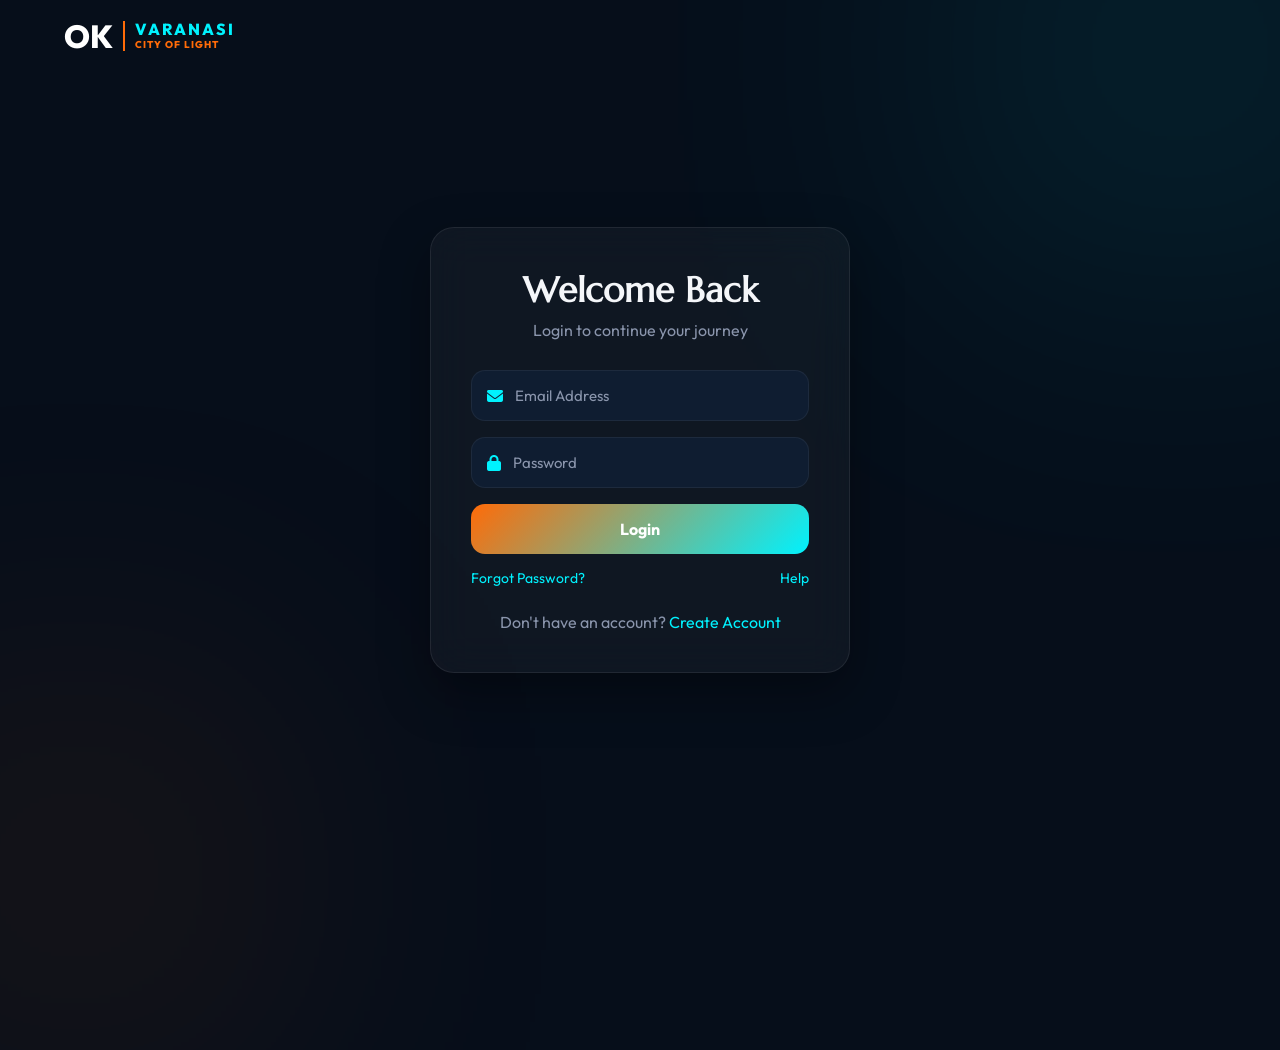
==== login.html @ 5a088ad0 "login page login page created and some change in index page" ====
<!DOCTYPE html>
<html lang="en">
<head>
<meta charset="UTF-8">
<meta name="viewport" content="width=device-width, initial-scale=1.0">

<title>OK Varanasi Login</title>

<link rel="preconnect" href="https://fonts.googleapis.com">
<link rel="preconnect" href="https://fonts.gstatic.com" crossorigin>

<link href="https://fonts.googleapis.com/css2?family=Marcellus&family=Outfit:wght@300;400;500;600;700;800&display=swap" rel="stylesheet">

<link rel="stylesheet"
href="https://cdnjs.cloudflare.com/ajax/libs/font-awesome/6.5.0/css/all.min.css">

<style>

*{
margin:0;
padding:0;
box-sizing:border-box;
font-family:'Outfit',sans-serif;
}

:root{
--bg:#060e1a;
--card:#15253d;
--text:#f4f6f9;
--muted:#8a95ac;
--cyan:#00f2fe;
--saffron:#ff6b08;
--border:rgba(0,242,254,.15);
}

body{
background:var(--bg);
color:var(--text);
min-height:100vh;
overflow:hidden;
}

body::before{
content:"";
position:absolute;
top:-150px;
right:-100px;
width:400px;
height:400px;
background:var(--cyan);
opacity:.12;
filter:blur(150px);
}

body::after{
content:"";
position:absolute;
bottom:-150px;
left:-100px;
width:350px;
height:350px;
background:var(--saffron);
opacity:.12;
filter:blur(150px);
}

.header{
position:absolute;
top:0;
left:0;
width:100%;
padding:20px 5%;
z-index:100;
}

.logo{
display:flex;
align-items:center;
gap:10px;
text-decoration:none;
color:white;
}

.logo-ok{
font-size:2rem;
font-weight:800;
line-height:1;
}

.logo-varanasi{
display:flex;
flex-direction:column;
font-size:1rem;
font-weight:800;
color:var(--cyan);
letter-spacing:2px;
text-transform:uppercase;
border-left:2px solid var(--saffron);
padding-left:10px;
line-height:1.05;
}

.logo-varanasi span{
color:var(--saffron);
font-size:.62rem;
letter-spacing:1px;
margin-top:2px;
}

.login-section{
display:flex;
justify-content:center;
align-items:center;
min-height:100vh;
padding:20px;
}

.login-card{
width:420px;
max-width:100%;

background:rgba(255,255,255,.04);

backdrop-filter:blur(20px);

border:1px solid rgba(255,255,255,.08);

border-radius:24px;

padding:40px;

box-shadow:
0 20px 50px rgba(0,0,0,.35);
}

.login-title{
font-family:'Marcellus',serif;
font-size:2.2rem;
text-align:center;
margin-bottom:8px;
}

.login-subtitle{
text-align:center;
color:var(--muted);
margin-bottom:30px;
}

.input-box{
display:flex;
align-items:center;
gap:12px;

background:#0f1d31;

border:1px solid rgba(255,255,255,.06);

border-radius:14px;

padding:15px;

margin-bottom:16px;
}

.input-box i{
color:var(--cyan);
}

.input-box input{
width:100%;
background:none;
border:none;
outline:none;
color:white;
font-size:15px;
}

.input-box input::placeholder{
color:var(--muted);
}

.login-btn{
width:100%;
border:none;
cursor:pointer;

padding:15px;

border-radius:14px;

font-size:16px;
font-weight:700;

background:linear-gradient(
135deg,
var(--saffron),
var(--cyan)
);

color:white;

transition:.3s;
}

.login-btn:hover{
transform:translateY(-2px);
}

.extra{
display:flex;
justify-content:space-between;
margin-top:15px;
font-size:14px;
}

.extra a{
color:var(--cyan);
text-decoration:none;
}

.signup-text{
text-align:center;
margin-top:25px;
color:var(--muted);
}

.signup-text a{
color:var(--cyan);
text-decoration:none;
}

@media(max-width:500px){

.login-card{
padding:30px 22px;
}

.logo-ok{
font-size:1.8rem;
}

.logo-varanasi{
font-size:.9rem;
}

.login-title{
font-size:1.8rem;
}

}

</style>
</head>
<body>

<header class="header">

<a href="#" class="logo">

<div class="logo-ok">
OK
</div>

<div class="logo-varanasi">
VARANASI
<span>City of Light</span>
</div>

</a>

</header>

<section class="login-section">

<div class="login-card">

<h1 class="login-title">
Welcome Back
</h1>

<p class="login-subtitle">
Login to continue your journey
</p>

<form id="loginForm">

<div class="input-box">
<i class="fa-solid fa-envelope"></i>
<input
type="email"
placeholder="Email Address"
required>
</div>

<div class="input-box">
<i class="fa-solid fa-lock"></i>
<input
type="password"
placeholder="Password"
required>
</div>

<button class="login-btn">
Login
</button>

<div class="extra">
<a href="#">Forgot Password?</a>
<a href="#">Help</a>
</div>

</form>

<div class="signup-text">
Don't have an account?
<a href="#">Create Account</a>
</div>

</div>

</section>

<script>

document
.getElementById("loginForm")
.addEventListener("submit",function(e){

e.preventDefault();

alert("Welcome to OK Varanasi 🚀");

});

</script>

</body>
</html>
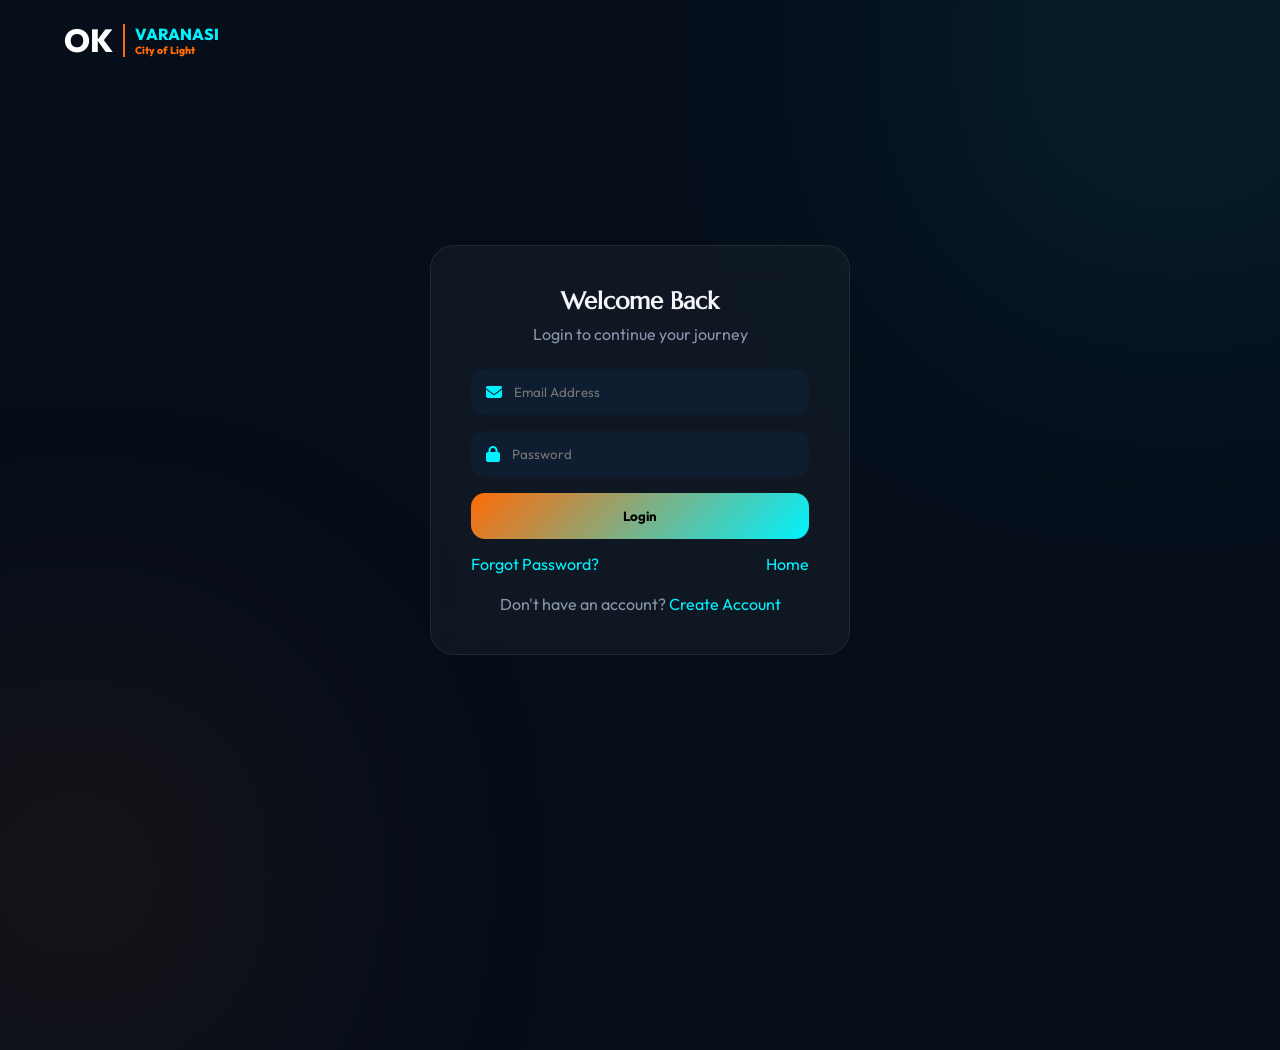
==== commit ed82185f: "complete login system complete login system  add php file and   add login system" ====
--- a/login.html
+++ b/login.html
@@ -3,336 +3,75 @@
 <head>
 <meta charset="UTF-8">
 <meta name="viewport" content="width=device-width, initial-scale=1.0">
-
 <title>OK Varanasi Login</title>
-
 <link rel="preconnect" href="https://fonts.googleapis.com">
 <link rel="preconnect" href="https://fonts.gstatic.com" crossorigin>
-
 <link href="https://fonts.googleapis.com/css2?family=Marcellus&family=Outfit:wght@300;400;500;600;700;800&display=swap" rel="stylesheet">
-
-<link rel="stylesheet"
-href="https://cdnjs.cloudflare.com/ajax/libs/font-awesome/6.5.0/css/all.min.css">
-
+<link rel="stylesheet" href="https://cdnjs.cloudflare.com/ajax/libs/font-awesome/6.5.0/css/all.min.css">
 <style>
-
-*{
-margin:0;
-padding:0;
-box-sizing:border-box;
-font-family:'Outfit',sans-serif;
-}
-
-:root{
---bg:#060e1a;
---card:#15253d;
---text:#f4f6f9;
---muted:#8a95ac;
---cyan:#00f2fe;
---saffron:#ff6b08;
---border:rgba(0,242,254,.15);
-}
-
-body{
-background:var(--bg);
-color:var(--text);
-min-height:100vh;
-overflow:hidden;
-}
-
-body::before{
-content:"";
-position:absolute;
-top:-150px;
-right:-100px;
-width:400px;
-height:400px;
-background:var(--cyan);
-opacity:.12;
-filter:blur(150px);
-}
-
-body::after{
-content:"";
-position:absolute;
-bottom:-150px;
-left:-100px;
-width:350px;
-height:350px;
-background:var(--saffron);
-opacity:.12;
-filter:blur(150px);
-}
-
-.header{
-position:absolute;
-top:0;
-left:0;
-width:100%;
-padding:20px 5%;
-z-index:100;
-}
-
-.logo{
-display:flex;
-align-items:center;
-gap:10px;
-text-decoration:none;
-color:white;
-}
-
-.logo-ok{
-font-size:2rem;
-font-weight:800;
-line-height:1;
-}
-
-.logo-varanasi{
-display:flex;
-flex-direction:column;
-font-size:1rem;
-font-weight:800;
-color:var(--cyan);
-letter-spacing:2px;
-text-transform:uppercase;
-border-left:2px solid var(--saffron);
-padding-left:10px;
-line-height:1.05;
-}
-
-.logo-varanasi span{
-color:var(--saffron);
-font-size:.62rem;
-letter-spacing:1px;
-margin-top:2px;
-}
-
-.login-section{
-display:flex;
-justify-content:center;
-align-items:center;
-min-height:100vh;
-padding:20px;
-}
-
-.login-card{
-width:420px;
-max-width:100%;
-
-background:rgba(255,255,255,.04);
-
-backdrop-filter:blur(20px);
-
-border:1px solid rgba(255,255,255,.08);
-
-border-radius:24px;
-
-padding:40px;
-
-box-shadow:
-0 20px 50px rgba(0,0,0,.35);
-}
-
-.login-title{
-font-family:'Marcellus',serif;
-font-size:2.2rem;
-text-align:center;
-margin-bottom:8px;
-}
-
-.login-subtitle{
-text-align:center;
-color:var(--muted);
-margin-bottom:30px;
-}
-
-.input-box{
-display:flex;
-align-items:center;
-gap:12px;
-
-background:#0f1d31;
-
-border:1px solid rgba(255,255,255,.06);
-
-border-radius:14px;
-
-padding:15px;
-
-margin-bottom:16px;
-}
-
-.input-box i{
-color:var(--cyan);
-}
-
-.input-box input{
-width:100%;
-background:none;
-border:none;
-outline:none;
-color:white;
-font-size:15px;
-}
-
-.input-box input::placeholder{
-color:var(--muted);
-}
-
-.login-btn{
-width:100%;
-border:none;
-cursor:pointer;
-
-padding:15px;
-
-border-radius:14px;
-
-font-size:16px;
-font-weight:700;
-
-background:linear-gradient(
-135deg,
-var(--saffron),
-var(--cyan)
-);
-
-color:white;
-
-transition:.3s;
-}
-
-.login-btn:hover{
-transform:translateY(-2px);
-}
-
-.extra{
-display:flex;
-justify-content:space-between;
-margin-top:15px;
-font-size:14px;
-}
-
-.extra a{
-color:var(--cyan);
-text-decoration:none;
-}
-
-.signup-text{
-text-align:center;
-margin-top:25px;
-color:var(--muted);
-}
-
-.signup-text a{
-color:var(--cyan);
-text-decoration:none;
-}
-
-@media(max-width:500px){
-
-.login-card{
-padding:30px 22px;
-}
-
-.logo-ok{
-font-size:1.8rem;
-}
-
-.logo-varanasi{
-font-size:.9rem;
-}
-
-.login-title{
-font-size:1.8rem;
-}
-
-}
-
+*{margin:0;padding:0;box-sizing:border-box;font-family:'Outfit',sans-serif}
+:root{--bg:#060e1a;--text:#f4f6f9;--muted:#8a95ac;--cyan:#00f2fe;--saffron:#ff6b08}
+body{background:var(--bg);color:var(--text);min-height:100vh;overflow:hidden}
+body:before{content:'';position:absolute;top:-150px;right:-100px;width:400px;height:400px;background:var(--cyan);opacity:.12;filter:blur(150px)}
+body:after{content:'';position:absolute;bottom:-150px;left:-100px;width:350px;height:350px;background:var(--saffron);opacity:.12;filter:blur(150px)}
+.header{position:absolute;top:0;left:0;width:100%;padding:20px 5%}
+.logo{display:flex;align-items:center;gap:10px;text-decoration:none;color:#fff}
+.logo-ok{font-size:2rem;font-weight:800}.logo-varanasi{display:flex;flex-direction:column;color:var(--cyan);font-weight:800;border-left:2px solid var(--saffron);padding-left:10px}.logo-varanasi span{font-size:.65rem;color:var(--saffron)}
+.wrap{display:flex;justify-content:center;align-items:center;min-height:100vh;padding:20px}
+.card{width:420px;max-width:100%;background:rgba(255,255,255,.04);backdrop-filter:blur(20px);padding:40px;border-radius:24px;border:1px solid rgba(255,255,255,.08)}
+h1{font-family:'Marcellus',serif;text-align:center}p{text-align:center;color:var(--muted);margin:8px 0 25px}
+.input{display:flex;align-items:center;gap:12px;background:#0f1d31;padding:15px;border-radius:14px;margin-bottom:16px}
+.input i{color:var(--cyan)}.input input{flex:1;background:none;border:none;outline:none;color:#fff}
+button{width:100%;padding:15px;border:none;border-radius:14px;background:linear-gradient(135deg,var(--saffron),var(--cyan));font-weight:700;cursor:pointer}
+.links{display:flex;justify-content:space-between;margin-top:15px}.links a,.bottom a{color:var(--cyan);text-decoration:none}.bottom{text-align:center;margin-top:20px;color:var(--muted)}
 </style>
 </head>
 <body>
-
 <header class="header">
-
-<a href="#" class="logo">
-
-<div class="logo-ok">
-OK
-</div>
-
-<div class="logo-varanasi">
-VARANASI
-<span>City of Light</span>
-</div>
-
-</a>
-
+<a href="index.html" class="logo"><div class="logo-ok">OK</div><div class="logo-varanasi">VARANASI<span>City of Light</span></div></a>
 </header>
 
-<section class="login-section">
+<section class="wrap">
+<div class="card">
+<h1>Welcome Back</h1>
+<p>Login to continue your journey</p>
 
-<div class="login-card">
+<form id="loginForm" action="api/login.php" method="POST">
+<div class="input"><i class="fa-solid fa-envelope"></i><input type="email" name="email" placeholder="Email Address" required></div>
+<div class="input"><i class="fa-solid fa-lock"></i><input type="password" name="password" placeholder="Password" required></div>
 
-<h1 class="login-title">
-Welcome Back
-</h1>
+<button type="submit">Login</button>
 
-<p class="login-subtitle">
-Login to continue your journey
-</p>
-
-<form id="loginForm">
-
-<div class="input-box">
-<i class="fa-solid fa-envelope"></i>
-<input
-type="email"
-placeholder="Email Address"
-required>
+<div class="links">
+<a href="forgot-password.html">Forgot Password?</a>
+<a href="index.html">Home</a>
 </div>
-
-<div class="input-box">
-<i class="fa-solid fa-lock"></i>
-<input
-type="password"
-placeholder="Password"
-required>
-</div>
-
-<button class="login-btn">
-Login
-</button>
-
-<div class="extra">
-<a href="#">Forgot Password?</a>
-<a href="#">Help</a>
-</div>
-
 </form>
 
-<div class="signup-text">
+<div class="bottom">
 Don't have an account?
-<a href="#">Create Account</a>
+<a href="register.html">Create Account</a>
 </div>
-
 </div>
-
 </section>
 
 <script>
-
-document
-.getElementById("loginForm")
-.addEventListener("submit",function(e){
-
+const loginForm=document.getElementById("loginForm");
+loginForm.addEventListener("submit",function(e){
 e.preventDefault();
-
-alert("Welcome to OK Varanasi 🚀");
-
+const formData=new FormData(loginForm);
+fetch("api/login.php",{method:"POST",body:formData})
+.then(r=>r.text())
+.then(data=>{
+if(data.trim()==="success"){
+alert("Login Successful!");
+window.location.href="index.html";
+}else{
+alert(data);
+}
+})
+.catch(()=>alert("Something went wrong."));
 });
-
 </script>
-
 </body>
 </html>
